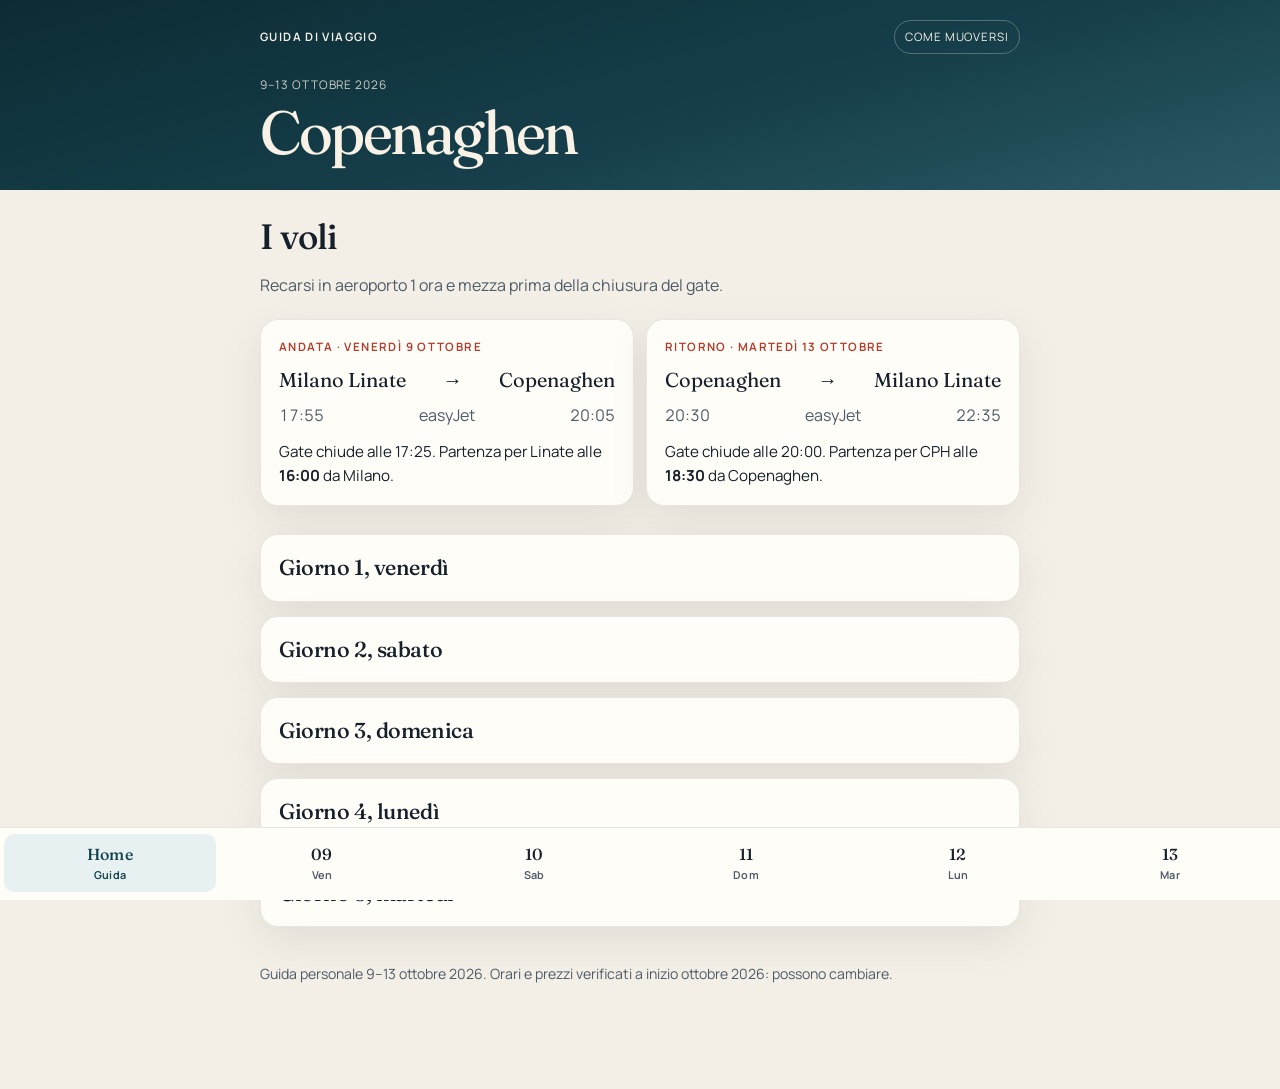
==== index.html @ 17315f4a "Mette i voli in cima con orario di partenza per l’aeroporto. Co-authored-by: Cursor <cursoragent@cur" ====
<!DOCTYPE html>
<html lang="it">
  <head>
    <meta charset="UTF-8" />
    <meta name="viewport" content="width=device-width, initial-scale=1, viewport-fit=cover" />
    <meta name="theme-color" content="#0c2c34" />
    <title>Copenaghen · 9–13 ottobre 2026</title>
    <link rel="preconnect" href="https://fonts.googleapis.com" />
    <link rel="preconnect" href="https://fonts.gstatic.com" crossorigin />
    <link href="https://fonts.googleapis.com/css2?family=Fraunces:opsz,wght@9..144,460;9..144,520&family=Manrope:wght@400;650&display=swap" rel="stylesheet" />
    <link rel="stylesheet" href="css/styles.css" />
    <link rel="icon" href="data:image/svg+xml,<svg xmlns='http://www.w3.org/2000/svg' viewBox='0 0 100 100'><text y='.9em' font-size='90'>🇩🇰</text></svg>" />
  </head>
  <body>
    <header class="hero">
      <div class="wrap topbar">
        <a class="brand" href="index.html">Guida di viaggio</a>
        <a class="top-link" href="spostamenti.html">Come muoversi</a>
      </div>
      <div class="wrap">
        <p class="kicker">9–13 ottobre 2026</p>
        <h1>Copenaghen</h1>
      </div>
    </header>

    <main>
      <section class="section">
        <div class="wrap">
          <h2>I voli</h2>
          <p class="section-intro">Recarsi in aeroporto 1 ora e mezza prima della chiusura del gate.</p>
          <div class="flights">
            <article class="flight">
              <div class="dir">Andata · venerdì 9 ottobre</div>
              <div class="flight-route"><span>Milano Linate</span><span>→</span><span>Copenaghen</span></div>
              <div class="times"><span>17:55</span><span>easyJet</span><span>20:05</span></div>
              <p class="flight-note">Gate chiude alle 17:25. Partenza per Linate alle <strong>16:00</strong> da Milano.</p>
            </article>
            <article class="flight">
              <div class="dir">Ritorno · martedì 13 ottobre</div>
              <div class="flight-route"><span>Copenaghen</span><span>→</span><span>Milano Linate</span></div>
              <div class="times"><span>20:30</span><span>easyJet</span><span>22:35</span></div>
              <p class="flight-note">Gate chiude alle 20:00. Partenza per CPH alle <strong>18:30</strong> da Copenaghen.</p>
            </article>
          </div>
        </div>
      </section>

      <section class="section">
        <div class="wrap">
          <div class="days">
            <a class="day-card" href="giorno-1.html">
              <h3>Giorno 1, venerdì</h3>
            </a>
            <a class="day-card" href="giorno-2.html">
              <h3>Giorno 2, sabato</h3>
            </a>
            <a class="day-card" href="giorno-3.html">
              <h3>Giorno 3, domenica</h3>
            </a>
            <a class="day-card" href="giorno-4.html">
              <h3>Giorno 4, lunedì</h3>
            </a>
            <a class="day-card" href="giorno-5.html">
              <h3>Giorno 5, martedì</h3>
            </a>
          </div>
        </div>
      </section>
    </main>

    <footer>
      <div class="wrap">Guida personale 9–13 ottobre 2026. Orari e prezzi verificati a inizio ottobre 2026: possono cambiare.</div>
    </footer>

    <nav class="bottom-nav" aria-label="Giorni">
      <a href="index.html" aria-current="page"><b>Home</b>Guida</a>
      <a href="giorno-1.html"><b>09</b>Ven</a>
      <a href="giorno-2.html"><b>10</b>Sab</a>
      <a href="giorno-3.html"><b>11</b>Dom</a>
      <a href="giorno-4.html"><b>12</b>Lun</a>
      <a href="giorno-5.html"><b>13</b>Mar</a>
    </nav>
  </body>
</html>
---- css/styles.css ----
:root {
  --ink: #16202b;
  --ink-soft: #4d5a68;
  --paper: #f4efe6;
  --paper-2: #e8e0d2;
  --card: #fffdf8;
  --sea: #13414c;
  --sea-deep: #0c2c34;
  --brick: #b43b2a;
  --gold: #b8924a;
  --line: rgba(22, 32, 43, 0.1);
  --shadow: 0 14px 40px rgba(18, 28, 36, 0.08);
  --serif: "Fraunces", "Times New Roman", serif;
  --sans: "Manrope", "Helvetica Neue", system-ui, sans-serif;
  --nav-h: calc(88px + env(safe-area-inset-bottom));
}

* { box-sizing: border-box; }

html, body {
  margin: 0;
  padding: 0;
}

html {
  scroll-behavior: smooth;
  scroll-padding-bottom: calc(88px + env(safe-area-inset-bottom));
}

body {
  font-family: var(--sans);
  color: var(--ink);
  background: var(--paper);
  line-height: 1.55;
  min-height: 100vh;
  padding-bottom: var(--nav-h);
}

a { color: inherit; }

img { max-width: 100%; display: block; }

.wrap {
  width: min(760px, calc(100% - 32px));
  margin: 0 auto;
}

.hero,
.page-hero {
  background: linear-gradient(165deg, var(--sea-deep) 0%, #163f4b 58%, #2a5a66 100%);
  color: #f7f1e6;
  padding: 20px 0 28px;
}

.hero h1 {
  margin-bottom: 0;
}

.topbar {
  display: flex;
  justify-content: space-between;
  align-items: center;
  gap: 12px;
  font-size: 0.72rem;
  letter-spacing: 0.12em;
  text-transform: uppercase;
}

.brand {
  text-decoration: none;
  font-weight: 650;
}

.top-link {
  text-decoration: none;
  border: 1px solid rgba(247, 241, 230, 0.28);
  padding: 7px 10px;
  border-radius: 999px;
  letter-spacing: 0.08em;
}

.kicker {
  letter-spacing: 0.08em;
  text-transform: uppercase;
  font-size: 0.74rem;
  opacity: 0.82;
  margin: 22px 0 0;
}

h1 {
  font-family: var(--serif);
  font-weight: 460;
  font-size: clamp(2.1rem, 9vw, 3.8rem);
  line-height: 0.95;
  letter-spacing: -0.04em;
  margin: 10px 0 12px;
}

.lead {
  margin: 0;
  max-width: 38ch;
  color: rgba(247, 241, 230, 0.88);
  font-size: 1.05rem;
}

.chips {
  display: flex;
  flex-wrap: wrap;
  gap: 8px;
  margin-top: 18px;
}

.chip {
  border: 1px solid rgba(247, 241, 230, 0.24);
  background: rgba(8, 20, 24, 0.22);
  padding: 6px 10px;
  border-radius: 999px;
  font-size: 0.78rem;
}

.section {
  padding: 20px 0 8px;
}

.section h2,
.page-title {
  font-family: var(--serif);
  font-weight: 500;
  letter-spacing: -0.03em;
  font-size: clamp(1.6rem, 5vw, 2.2rem);
  margin: 0 0 8px;
}

.section-intro {
  color: var(--ink-soft);
  margin: 0 0 22px;
}

.card,
.day-card,
.flight,
.info,
.stop,
.note,
.story-box {
  background: var(--card);
  border: 1px solid var(--line);
  box-shadow: var(--shadow);
  border-radius: 18px;
}

.days {
  display: grid;
  gap: 14px;
}

.day-card {
  display: flex;
  align-items: center;
  text-decoration: none;
  min-height: 64px;
  padding: 16px 18px;
}

.tiny {
  font-size: 0.72rem;
  letter-spacing: 0.08em;
  text-transform: uppercase;
  color: var(--brick);
  font-weight: 650;
}

.day-card h3 {
  font-family: var(--serif);
  font-weight: 500;
  font-size: 1.35rem;
  margin: 0;
  letter-spacing: -0.02em;
}

.flights,
.info-grid {
  display: grid;
  gap: 12px;
}

.flight,
.info {
  padding: 18px;
}

.flight .dir {
  color: var(--brick);
  font-size: 0.72rem;
  letter-spacing: 0.12em;
  text-transform: uppercase;
  font-weight: 650;
}

.flight-route {
  display: flex;
  justify-content: space-between;
  gap: 12px;
  font-family: var(--serif);
  font-size: 1.25rem;
  margin: 8px 0;
}

.times {
  display: flex;
  justify-content: space-between;
  font-variant-numeric: tabular-nums;
  color: var(--ink-soft);
}

.flight-note {
  margin: 12px 0 0;
  color: var(--ink);
  font-size: 0.95rem;
}

.info h3,
.stop h2 {
  font-family: var(--serif);
  font-weight: 520;
  margin: 0 0 8px;
  letter-spacing: -0.02em;
}

.info p,
.note p {
  margin: 0;
  color: var(--ink-soft);
}

.checklist {
  list-style: none;
  padding: 0;
  margin: 0;
  display: grid;
  gap: 10px;
}

.checklist li {
  background: var(--card);
  border: 1px solid var(--line);
  border-radius: 14px;
  padding: 14px 16px;
}

.checklist strong { display: block; margin-bottom: 4px; }
.checklist span { color: var(--ink-soft); font-size: 0.95rem; }

.note {
  padding: 16px 18px;
  margin-bottom: 16px;
}

.note strong { color: var(--sea); }

.timeline {
  display: grid;
  gap: 16px;
}

.stop {
  overflow: hidden;
}

.stop-time {
  background: var(--sea-deep);
  color: #f4efe6;
  padding: 14px 16px;
  display: flex;
  justify-content: space-between;
  align-items: baseline;
}

.stop-time b {
  font-family: var(--serif);
  font-size: 1.25rem;
  font-weight: 500;
}

.stop-time span {
  font-size: 0.75rem;
  letter-spacing: 0.06em;
  text-transform: uppercase;
  opacity: 0.72;
}

.stop-body { padding: 18px 16px 16px; }

.stop h2 {
  font-size: 1.45rem;
  margin-top: 4px;
}

.stop .intro {
  color: var(--ink-soft);
  margin: 0 0 14px;
}

.facts {
  display: grid;
  gap: 8px;
  margin-bottom: 14px;
}

.fact {
  background: #f6f1e7;
  border-radius: 12px;
  padding: 10px 12px;
  font-size: 0.95rem;
}

.fact strong {
  display: block;
  font-size: 0.7rem;
  letter-spacing: 0.08em;
  text-transform: uppercase;
  color: var(--sea);
  margin-bottom: 3px;
}

.actions {
  display: grid;
  grid-template-columns: 1fr 1fr;
  gap: 8px;
  margin-bottom: 8px;
}

.btn {
  display: flex;
  align-items: center;
  justify-content: center;
  text-align: center;
  text-decoration: none;
  min-height: 46px;
  padding: 10px 12px;
  border-radius: 12px;
  background: var(--sea);
  color: #f7f1e6;
  font-size: 0.88rem;
  font-weight: 650;
}

.btn.ghost {
  background: transparent;
  color: var(--sea);
  border: 1px solid rgba(19, 65, 76, 0.28);
}

.story {
  margin-top: 8px;
  border-top: 1px solid var(--line);
  padding-top: 4px;
}

.story summary {
  list-style: none;
  cursor: pointer;
  font-weight: 650;
  color: var(--brick);
  padding: 12px 0;
  font-size: 0.95rem;
  scroll-margin-bottom: calc(96px + env(safe-area-inset-bottom));
}

.story summary::-webkit-details-marker { display: none; }

.story summary::after {
  content: " +";
  font-weight: 500;
}

.story[open] summary::after { content: " −"; }

.story h3 {
  font-family: var(--serif);
  font-size: 1.15rem;
  margin: 16px 0 8px;
}

.story p {
  color: var(--ink-soft);
  margin: 0 0 12px;
}

.story ul {
  margin: 0 0 12px;
  padding-left: 18px;
  color: var(--ink-soft);
}

.bottom-nav {
  position: fixed;
  left: 0;
  right: 0;
  bottom: 0;
  z-index: 20;
  background: #fffdf8;
  border-top: 1px solid var(--line);
  display: grid;
  grid-template-columns: repeat(6, 1fr);
  padding: 6px 4px calc(8px + env(safe-area-inset-bottom));
}

.bottom-nav a {
  text-decoration: none;
  text-align: center;
  font-size: 0.68rem;
  font-weight: 650;
  letter-spacing: 0.02em;
  color: var(--ink-soft);
  padding: 8px 2px;
  border-radius: 10px;
}

.bottom-nav a b {
  display: block;
  font-family: var(--serif);
  font-size: 1rem;
  font-weight: 500;
  color: var(--ink);
}

.bottom-nav a.is-on,
.bottom-nav a[aria-current="page"] {
  background: #e8f1f2;
  color: var(--sea);
}

.bottom-nav a.is-on b,
.bottom-nav a[aria-current="page"] b {
  color: var(--sea);
}

footer {
  padding: 28px 0 16px;
  color: var(--ink-soft);
  font-size: 0.88rem;
}

.official {
  display: inline-block;
  margin-top: 8px;
  color: var(--sea);
  font-weight: 650;
  font-size: 0.9rem;
}

@media (min-width: 720px) {
  .flights,
  .info-grid { grid-template-columns: 1fr 1fr; }
  .facts { grid-template-columns: 1fr 1fr; }
  .stop-time { justify-content: flex-start; gap: 16px; }
}
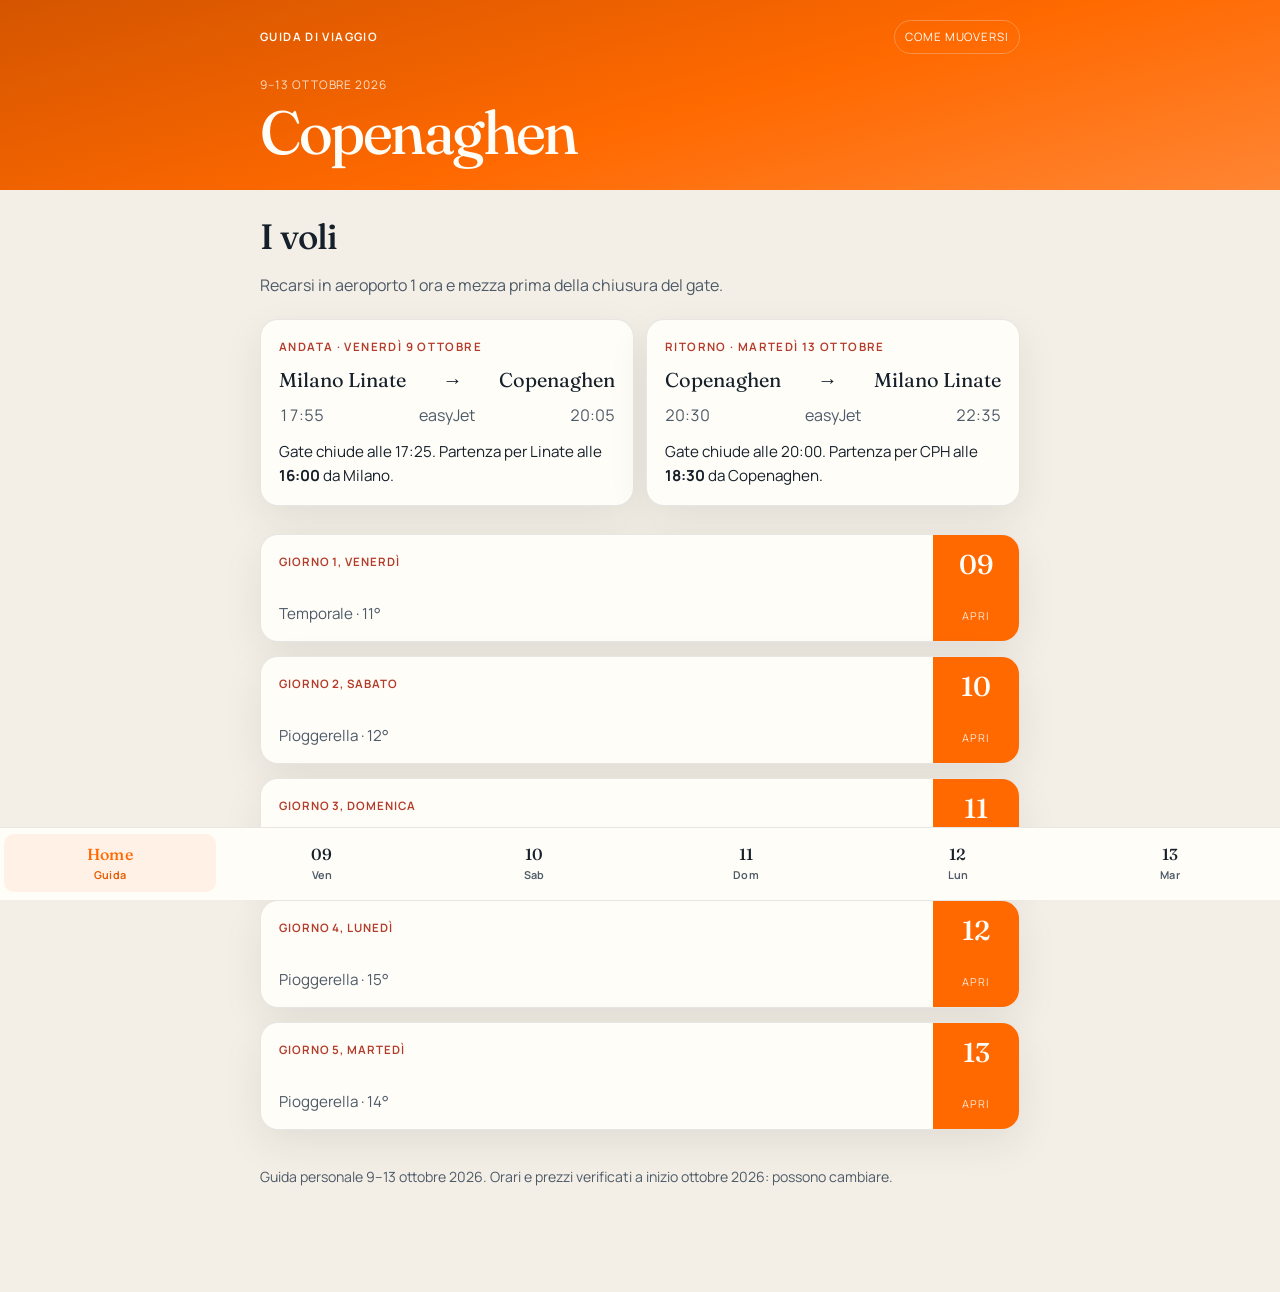
==== commit a962913e: "Passa il sito al Pantone 1505 C e riporta data, Apri e meteo sulle card. Co-authored-by: Cursor <cur" ====
--- a/index.html
+++ b/index.html
@@ -3,7 +3,7 @@
   <head>
     <meta charset="UTF-8" />
     <meta name="viewport" content="width=device-width, initial-scale=1, viewport-fit=cover" />
-    <meta name="theme-color" content="#0c2c34" />
+    <meta name="theme-color" content="#ff6900" />
     <title>Copenaghen · 9–13 ottobre 2026</title>
     <link rel="preconnect" href="https://fonts.googleapis.com" />
     <link rel="preconnect" href="https://fonts.gstatic.com" crossorigin />
@@ -49,19 +49,39 @@
         <div class="wrap">
           <div class="days">
             <a class="day-card" href="giorno-1.html">
-              <h3>Giorno 1, venerdì</h3>
+              <div class="day-card-body">
+                <p class="tiny">Giorno 1, venerdì</p>
+                <p class="weather">Temporale · 11°</p>
+              </div>
+              <div class="side"><b>09</b><span>Apri</span></div>
             </a>
             <a class="day-card" href="giorno-2.html">
-              <h3>Giorno 2, sabato</h3>
+              <div class="day-card-body">
+                <p class="tiny">Giorno 2, sabato</p>
+                <p class="weather">Pioggerella · 12°</p>
+              </div>
+              <div class="side"><b>10</b><span>Apri</span></div>
             </a>
             <a class="day-card" href="giorno-3.html">
-              <h3>Giorno 3, domenica</h3>
+              <div class="day-card-body">
+                <p class="tiny">Giorno 3, domenica</p>
+                <p class="weather">Coperto · 14°</p>
+              </div>
+              <div class="side"><b>11</b><span>Apri</span></div>
             </a>
             <a class="day-card" href="giorno-4.html">
-              <h3>Giorno 4, lunedì</h3>
+              <div class="day-card-body">
+                <p class="tiny">Giorno 4, lunedì</p>
+                <p class="weather">Pioggerella · 15°</p>
+              </div>
+              <div class="side"><b>12</b><span>Apri</span></div>
             </a>
             <a class="day-card" href="giorno-5.html">
-              <h3>Giorno 5, martedì</h3>
+              <div class="day-card-body">
+                <p class="tiny">Giorno 5, martedì</p>
+                <p class="weather">Pioggerella · 14°</p>
+              </div>
+              <div class="side"><b>13</b><span>Apri</span></div>
             </a>
           </div>
         </div>
--- a/css/styles.css
+++ b/css/styles.css
@@ -4,8 +4,8 @@
   --paper: #f4efe6;
   --paper-2: #e8e0d2;
   --card: #fffdf8;
-  --sea: #13414c;
-  --sea-deep: #0c2c34;
+  --sea: #ff6900;
+  --sea-deep: #e85a00;
   --brick: #b43b2a;
   --gold: #b8924a;
   --line: rgba(22, 32, 43, 0.1);
@@ -47,8 +47,8 @@
 
 .hero,
 .page-hero {
-  background: linear-gradient(165deg, var(--sea-deep) 0%, #163f4b 58%, #2a5a66 100%);
-  color: #f7f1e6;
+  background: linear-gradient(165deg, #d45500 0%, var(--sea) 55%, #ff8533 100%);
+  color: #fffdf8;
   padding: 20px 0 28px;
 }
 
@@ -155,11 +155,19 @@
 }
 
 .day-card {
-  display: flex;
-  align-items: center;
+  display: grid;
+  grid-template-columns: 1fr 86px;
   text-decoration: none;
-  min-height: 64px;
-  padding: 16px 18px;
+  overflow: hidden;
+  min-height: 108px;
+  padding: 0;
+}
+
+.day-card-body {
+  padding: 18px 18px 16px;
+  display: flex;
+  flex-direction: column;
+  justify-content: space-between;
 }
 
 .tiny {
@@ -168,14 +176,37 @@
   text-transform: uppercase;
   color: var(--brick);
   font-weight: 650;
-}
-
-.day-card h3 {
-  font-family: var(--serif);
+  margin: 0;
+}
+
+.day-card .weather {
+  margin: 14px 0 0;
+  color: var(--ink-soft);
+  font-size: 0.95rem;
+}
+
+.day-card .side {
+  background: var(--sea);
+  color: #fffdf8;
+  display: flex;
+  flex-direction: column;
+  justify-content: space-between;
+  padding: 16px 12px;
+  text-align: center;
+}
+
+.day-card .side b {
+  font-family: var(--serif);
+  font-size: 1.7rem;
   font-weight: 500;
-  font-size: 1.35rem;
-  margin: 0;
-  letter-spacing: -0.02em;
+  line-height: 1;
+}
+
+.day-card .side span {
+  font-size: 0.68rem;
+  letter-spacing: 0.08em;
+  text-transform: uppercase;
+  opacity: 0.85;
 }
 
 .flights,
@@ -347,8 +378,8 @@
 
 .btn.ghost {
   background: transparent;
-  color: var(--sea);
-  border: 1px solid rgba(19, 65, 76, 0.28);
+  color: var(--sea-deep);
+  border: 1px solid rgba(255, 105, 0, 0.35);
 }
 
 .story {
@@ -427,8 +458,8 @@
 
 .bottom-nav a.is-on,
 .bottom-nav a[aria-current="page"] {
-  background: #e8f1f2;
-  color: var(--sea);
+  background: #fff1e6;
+  color: var(--sea-deep);
 }
 
 .bottom-nav a.is-on b,
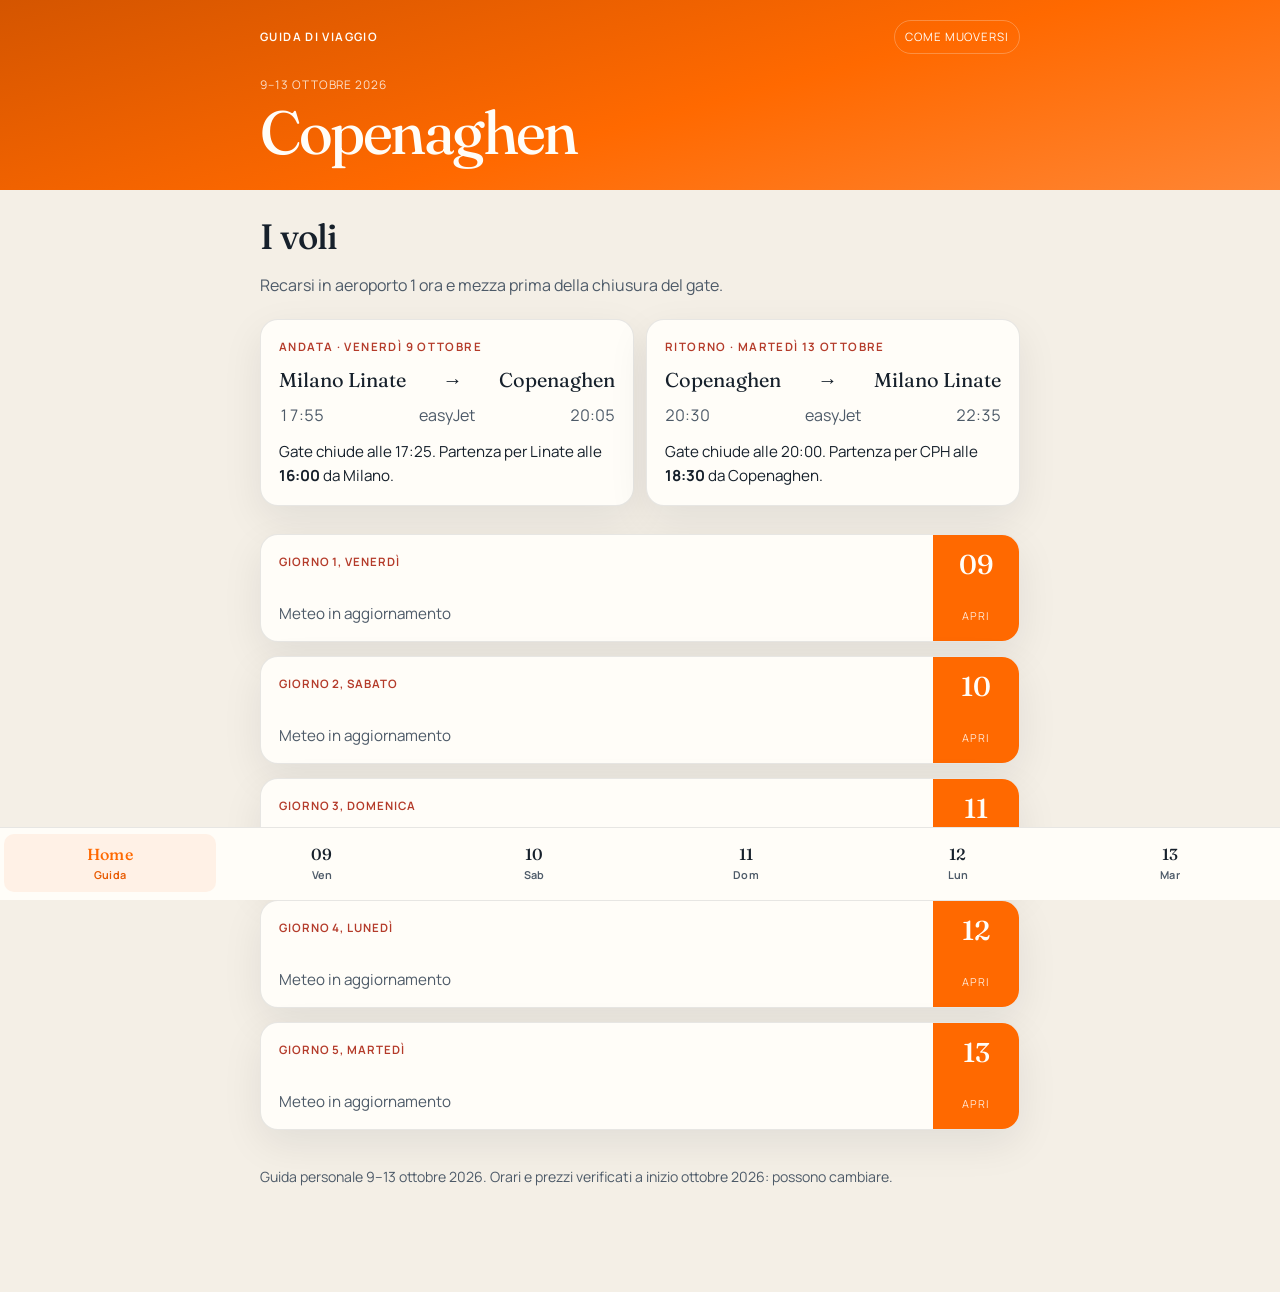
==== commit 2dffaf3f: "Aggiorna il meteo delle card dalla previsione in tempo reale. Co-authored-by: Cursor <cursoragent@cu" ====
--- a/index.html
+++ b/index.html
@@ -51,35 +51,35 @@
             <a class="day-card" href="giorno-1.html">
               <div class="day-card-body">
                 <p class="tiny">Giorno 1, venerdì</p>
-                <p class="weather">Temporale · 11°</p>
+                <p class="weather" data-date="2026-10-09">Meteo in aggiornamento</p>
               </div>
               <div class="side"><b>09</b><span>Apri</span></div>
             </a>
             <a class="day-card" href="giorno-2.html">
               <div class="day-card-body">
                 <p class="tiny">Giorno 2, sabato</p>
-                <p class="weather">Pioggerella · 12°</p>
+                <p class="weather" data-date="2026-10-10">Meteo in aggiornamento</p>
               </div>
               <div class="side"><b>10</b><span>Apri</span></div>
             </a>
             <a class="day-card" href="giorno-3.html">
               <div class="day-card-body">
                 <p class="tiny">Giorno 3, domenica</p>
-                <p class="weather">Coperto · 14°</p>
+                <p class="weather" data-date="2026-10-11">Meteo in aggiornamento</p>
               </div>
               <div class="side"><b>11</b><span>Apri</span></div>
             </a>
             <a class="day-card" href="giorno-4.html">
               <div class="day-card-body">
                 <p class="tiny">Giorno 4, lunedì</p>
-                <p class="weather">Pioggerella · 15°</p>
+                <p class="weather" data-date="2026-10-12">Meteo in aggiornamento</p>
               </div>
               <div class="side"><b>12</b><span>Apri</span></div>
             </a>
             <a class="day-card" href="giorno-5.html">
               <div class="day-card-body">
                 <p class="tiny">Giorno 5, martedì</p>
-                <p class="weather">Pioggerella · 14°</p>
+                <p class="weather" data-date="2026-10-13">Meteo in aggiornamento</p>
               </div>
               <div class="side"><b>13</b><span>Apri</span></div>
             </a>
@@ -92,6 +92,7 @@
       <div class="wrap">Guida personale 9–13 ottobre 2026. Orari e prezzi verificati a inizio ottobre 2026: possono cambiare.</div>
     </footer>
 
+    <script src="js/main.js"></script>
     <nav class="bottom-nav" aria-label="Giorni">
       <a href="index.html" aria-current="page"><b>Home</b>Guida</a>
       <a href="giorno-1.html"><b>09</b>Ven</a>
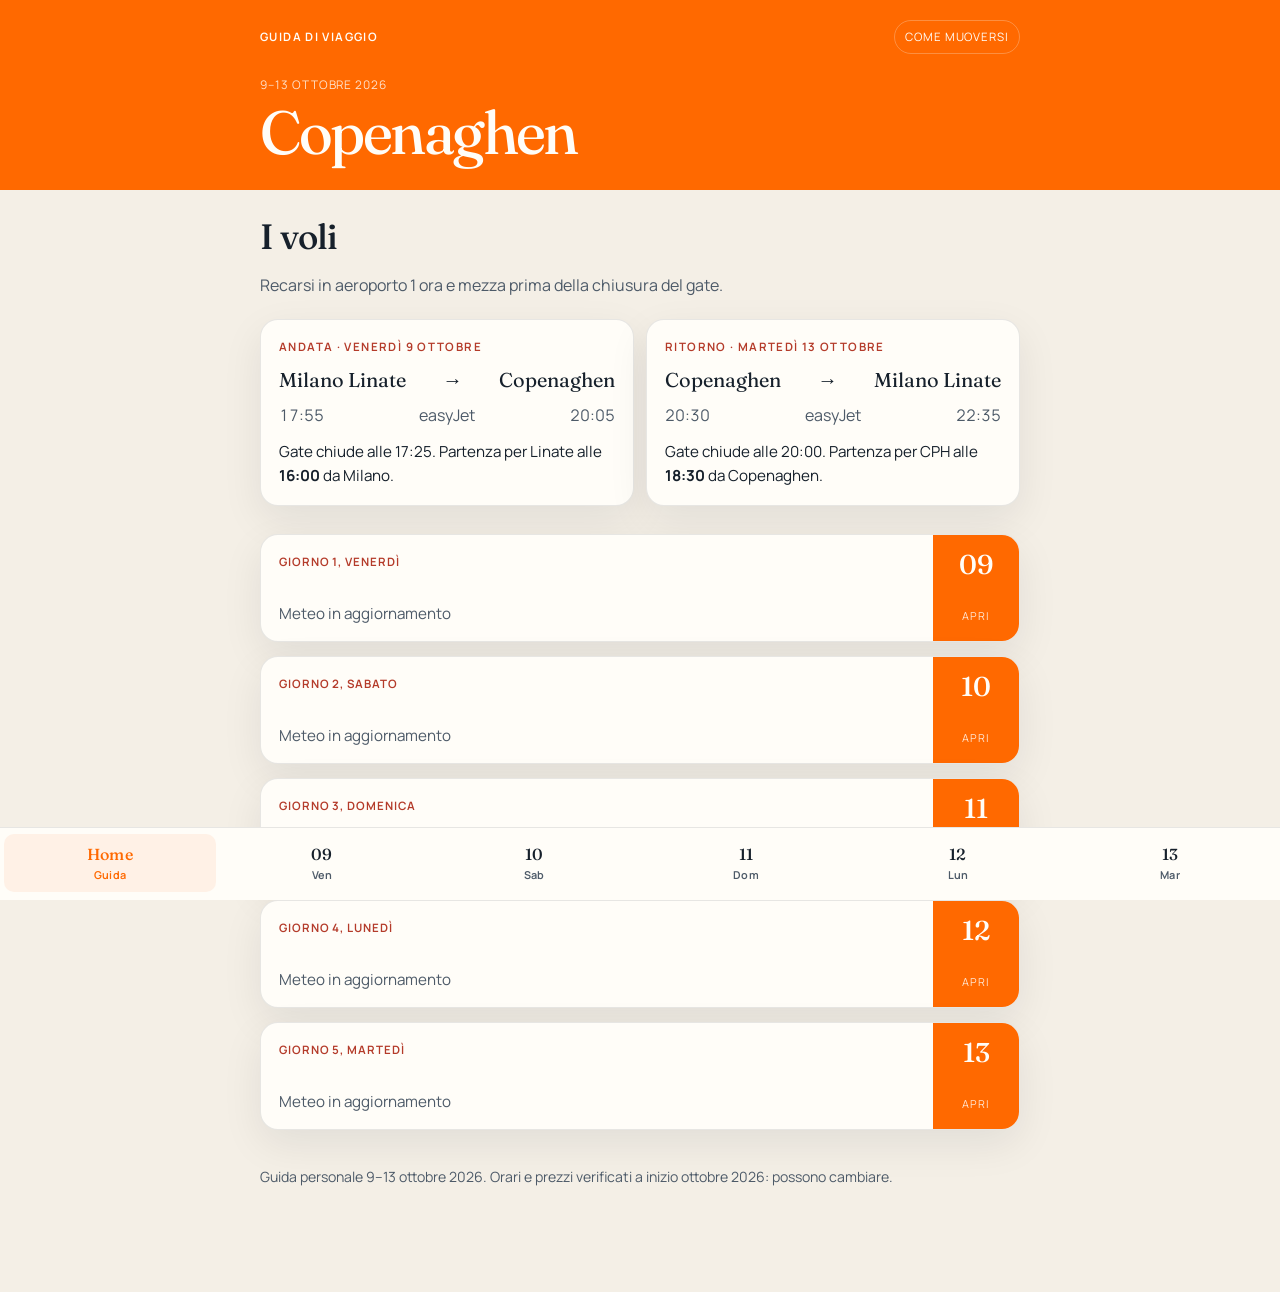
==== commit 4125f5ef: "Sostituisce il teal rimasto con il Pantone 1505 C. Co-authored-by: Cursor <cursoragent@cursor.com>" ====
--- a/index.html
+++ b/index.html
@@ -8,7 +8,7 @@
     <link rel="preconnect" href="https://fonts.googleapis.com" />
     <link rel="preconnect" href="https://fonts.gstatic.com" crossorigin />
     <link href="https://fonts.googleapis.com/css2?family=Fraunces:opsz,wght@9..144,460;9..144,520&family=Manrope:wght@400;650&display=swap" rel="stylesheet" />
-    <link rel="stylesheet" href="css/styles.css" />
+    <link rel="stylesheet" href="css/styles.css?v=1505c" />
     <link rel="icon" href="data:image/svg+xml,<svg xmlns='http://www.w3.org/2000/svg' viewBox='0 0 100 100'><text y='.9em' font-size='90'>🇩🇰</text></svg>" />
   </head>
   <body>
--- a/css/styles.css
+++ b/css/styles.css
@@ -5,7 +5,7 @@
   --paper-2: #e8e0d2;
   --card: #fffdf8;
   --sea: #ff6900;
-  --sea-deep: #e85a00;
+  --sea-deep: #ff6900;
   --brick: #b43b2a;
   --gold: #b8924a;
   --line: rgba(22, 32, 43, 0.1);
@@ -47,7 +47,7 @@
 
 .hero,
 .page-hero {
-  background: linear-gradient(165deg, #d45500 0%, var(--sea) 55%, #ff8533 100%);
+  background: #ff6900;
   color: #fffdf8;
   padding: 20px 0 28px;
 }
@@ -112,7 +112,7 @@
 
 .chip {
   border: 1px solid rgba(247, 241, 230, 0.24);
-  background: rgba(8, 20, 24, 0.22);
+  background: rgba(255, 105, 0, 0.18);
   padding: 6px 10px;
   border-radius: 999px;
   font-size: 0.78rem;
@@ -464,7 +464,7 @@
 
 .bottom-nav a.is-on b,
 .bottom-nav a[aria-current="page"] b {
-  color: var(--sea);
+  color: var(--sea-deep);
 }
 
 footer {
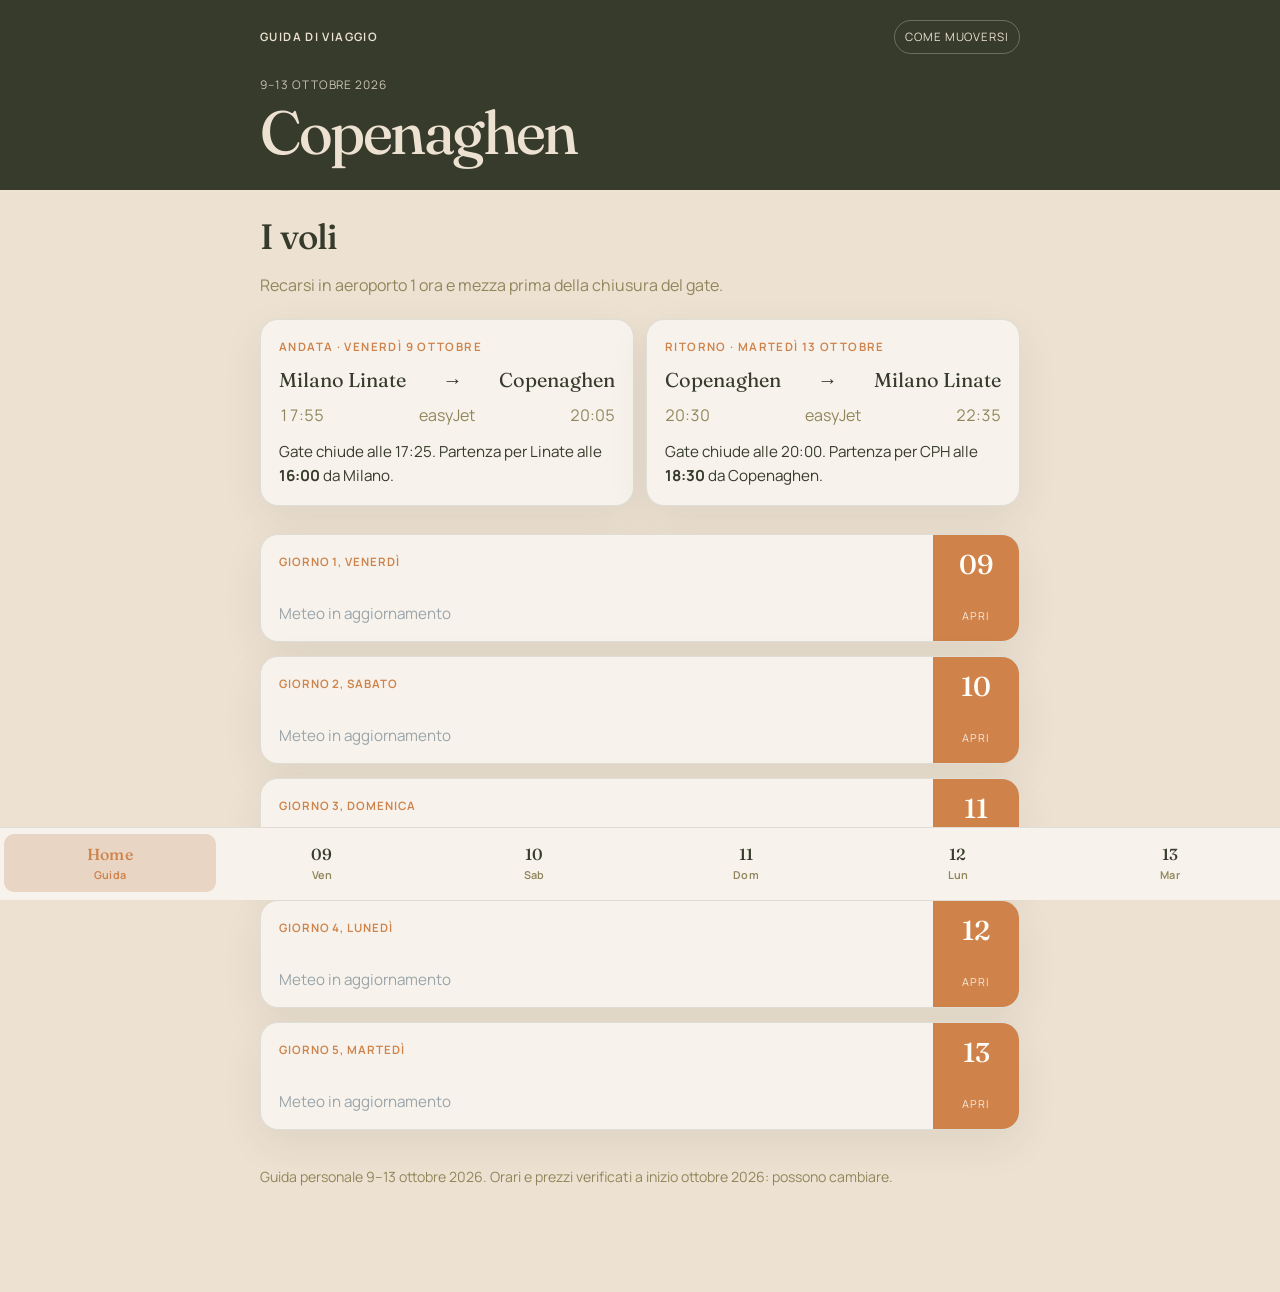
==== commit d53ba96a: "Applica la palette crema, bosco, oliva e arancio a tutto il sito. Co-authored-by: Cursor <cursoragen" ====
--- a/index.html
+++ b/index.html
@@ -3,12 +3,16 @@
   <head>
     <meta charset="UTF-8" />
     <meta name="viewport" content="width=device-width, initial-scale=1, viewport-fit=cover" />
-    <meta name="theme-color" content="#ff6900" />
+    <meta name="theme-color" content="#363b2b" />
+    <style>
+      .hero,.page-hero,.stop-time{background:#363b2b!important}
+      .day-card .side,.btn{background:#cf834b!important}
+    </style>
     <title>Copenaghen · 9–13 ottobre 2026</title>
     <link rel="preconnect" href="https://fonts.googleapis.com" />
     <link rel="preconnect" href="https://fonts.gstatic.com" crossorigin />
     <link href="https://fonts.googleapis.com/css2?family=Fraunces:opsz,wght@9..144,460;9..144,520&family=Manrope:wght@400;650&display=swap" rel="stylesheet" />
-    <link rel="stylesheet" href="css/styles.css?v=1505c" />
+    <link rel="stylesheet" href="css/styles.css?v=palette" />
     <link rel="icon" href="data:image/svg+xml,<svg xmlns='http://www.w3.org/2000/svg' viewBox='0 0 100 100'><text y='.9em' font-size='90'>🇩🇰</text></svg>" />
   </head>
   <body>
@@ -92,7 +96,7 @@
       <div class="wrap">Guida personale 9–13 ottobre 2026. Orari e prezzi verificati a inizio ottobre 2026: possono cambiare.</div>
     </footer>
 
-    <script src="js/main.js"></script>
+    <script src="js/main.js?v=palette"></script>
     <nav class="bottom-nav" aria-label="Giorni">
       <a href="index.html" aria-current="page"><b>Home</b>Guida</a>
       <a href="giorno-1.html"><b>09</b>Ven</a>
--- a/css/styles.css
+++ b/css/styles.css
@@ -1,15 +1,17 @@
 :root {
-  --ink: #16202b;
-  --ink-soft: #4d5a68;
-  --paper: #f4efe6;
-  --paper-2: #e8e0d2;
-  --card: #fffdf8;
-  --sea: #ff6900;
-  --sea-deep: #ff6900;
-  --brick: #b43b2a;
-  --gold: #b8924a;
-  --line: rgba(22, 32, 43, 0.1);
-  --shadow: 0 14px 40px rgba(18, 28, 36, 0.08);
+  --ink: #363b2b;
+  --ink-soft: #91865b;
+  --paper: #ede1d2;
+  --paper-2: #d4d3c8;
+  --card: #f7f3ec;
+  --sea: #cf834b;
+  --sea-deep: #363b2b;
+  --brick: #cf834b;
+  --gold: #d2aa68;
+  --fog: #9aa4a9;
+  --peach: #d4aa8e;
+  --line: rgba(54, 59, 43, 0.12);
+  --shadow: 0 14px 40px rgba(54, 59, 43, 0.08);
   --serif: "Fraunces", "Times New Roman", serif;
   --sans: "Manrope", "Helvetica Neue", system-ui, sans-serif;
   --nav-h: calc(88px + env(safe-area-inset-bottom));
@@ -47,8 +49,8 @@
 
 .hero,
 .page-hero {
-  background: #ff6900;
-  color: #fffdf8;
+  background: var(--sea-deep);
+  color: #ede1d2;
   padding: 20px 0 28px;
 }
 
@@ -99,7 +101,7 @@
 .lead {
   margin: 0;
   max-width: 38ch;
-  color: rgba(247, 241, 230, 0.88);
+  color: rgba(237, 225, 210, 0.88);
   font-size: 1.05rem;
 }
 
@@ -111,8 +113,8 @@
 }
 
 .chip {
-  border: 1px solid rgba(247, 241, 230, 0.24);
-  background: rgba(255, 105, 0, 0.18);
+  border: 1px solid rgba(237, 225, 210, 0.28);
+  background: rgba(207, 131, 75, 0.22);
   padding: 6px 10px;
   border-radius: 999px;
   font-size: 0.78rem;
@@ -181,7 +183,7 @@
 
 .day-card .weather {
   margin: 14px 0 0;
-  color: var(--ink-soft);
+  color: var(--fog);
   font-size: 0.95rem;
 }
 
@@ -339,7 +341,7 @@
 }
 
 .fact {
-  background: #f6f1e7;
+  background: #e8d5c4;
   border-radius: 12px;
   padding: 10px 12px;
   font-size: 0.95rem;
@@ -378,8 +380,8 @@
 
 .btn.ghost {
   background: transparent;
-  color: var(--sea-deep);
-  border: 1px solid rgba(255, 105, 0, 0.35);
+  color: var(--sea);
+  border: 1px solid rgba(207, 131, 75, 0.4);
 }
 
 .story {
@@ -430,7 +432,7 @@
   right: 0;
   bottom: 0;
   z-index: 20;
-  background: #fffdf8;
+  background: #f7f3ec;
   border-top: 1px solid var(--line);
   display: grid;
   grid-template-columns: repeat(6, 1fr);
@@ -458,13 +460,13 @@
 
 .bottom-nav a.is-on,
 .bottom-nav a[aria-current="page"] {
-  background: #fff1e6;
-  color: var(--sea-deep);
+  background: #e8d5c4;
+  color: var(--sea);
 }
 
 .bottom-nav a.is-on b,
 .bottom-nav a[aria-current="page"] b {
-  color: var(--sea-deep);
+  color: var(--sea);
 }
 
 footer {
